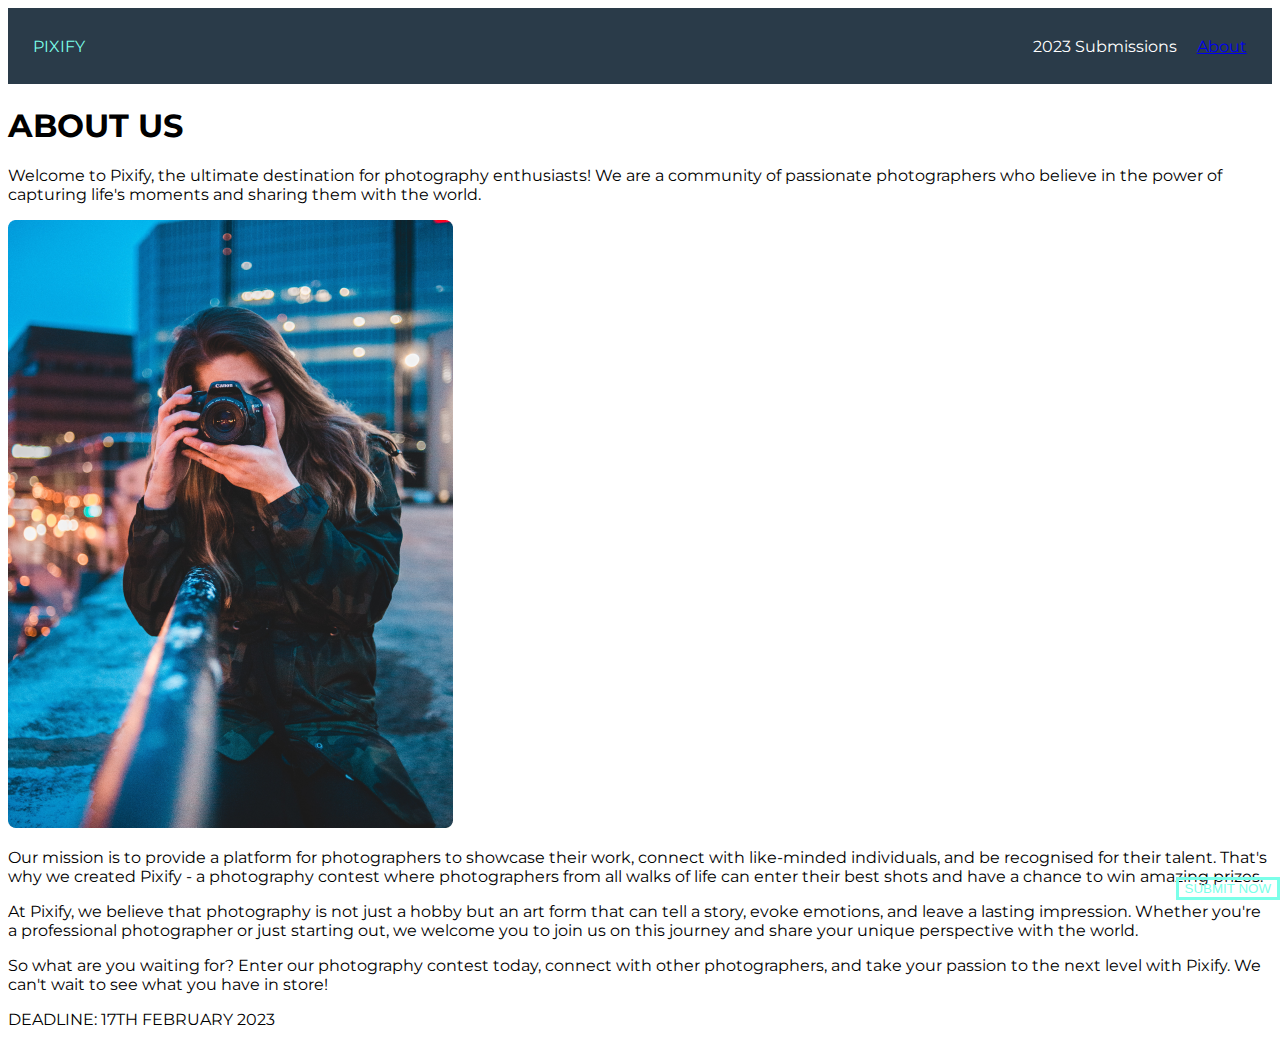
==== about.html @ 0eeba64b "Figured out where folder was" ====
<!DOCTYPE html>
<html lang="en">
<head>
    <meta charset="UTF-8">
    <meta http-equiv="X-UA-Compatible" content="IE=edge">
    <meta name="viewport" content="width=device-width, initial-scale=1.0">
    <link rel="stylesheet" href="Style.css">
    <title>Document</title>
</head>
<body>
    <nav>
        <div class="leftNav">
            <p>PIXIFY</p>
        </div>
        <div class="rightNav">
            <P>2023 Submissions</P>
            <a href="about.html">About</a>
        </div>
    </nav>
    <div class="about">
        <h1>ABOUT US</h1>
        <p>Welcome to Pixify, the ultimate destination for photography enthusiasts! We are a community of passionate photographers who believe in the power of capturing life's moments and sharing them with the world.</p>
    </div>
    <img src="images/erik-mclean-2Wv9VnwzeeI-unsplash 1.png" alt="Say Cheese!">
    <p>Our mission is to provide a platform for photographers to showcase their work, connect with like-minded individuals, and be recognised for their talent. That's why we created Pixify - a photography contest where photographers from all walks of life can enter their best shots and have a chance to win amazing prizes.</p>
    <p>At Pixify, we believe that photography is not just a hobby but an art form that can tell a story, evoke emotions, and leave a lasting impression. Whether you're a professional photographer or just starting out, we welcome you to join us on this journey and share your unique perspective with the world.</p>
    <p>So what are you waiting for? Enter our photography contest today, connect with other photographers, and take your passion to the next level with Pixify. We can't wait to see what you have in store!</p>
    <p>DEADLINE: 17TH FEBRUARY 2023</p>
    <a href="index.html"><button>SUBMIT NOW</button></a>
</body>
</html>
---- Style.css ----
@import url('https://fonts.googleapis.com/css2?family=Montserrat:wght@400;700&display=swap');

:root {
    --dark_Blue: #2A3B49;
    --Neon_Blue: #7BFFE9;
    --gray: #D9D9D9;
    font-family: 'Montserrat', sans-serif;
}


nav, .rightNav, #bubble {
    display: flex;
    background-color: var(--dark_Blue);
    color: var(--Neon_Blue);
}

nav {
    justify-content: space-between;
    padding: 1% 2%;
}

.rightNav {
    column-gap: 20px;
    align-items: center;
    text-decoration: none;
    color: white;
}

#bubble {
    border-radius: 100px 100px 100px 0;
    height: 40%;
    width: 40%;
    align-items: center;
    color: white;
    position: absolute;
    bottom: 0;
}

button {
    border: solid var(--Neon_Blue);
    color: var(--Neon_Blue);
    background: none;
    position: absolute;
    bottom: 0;
    right: 0;
}
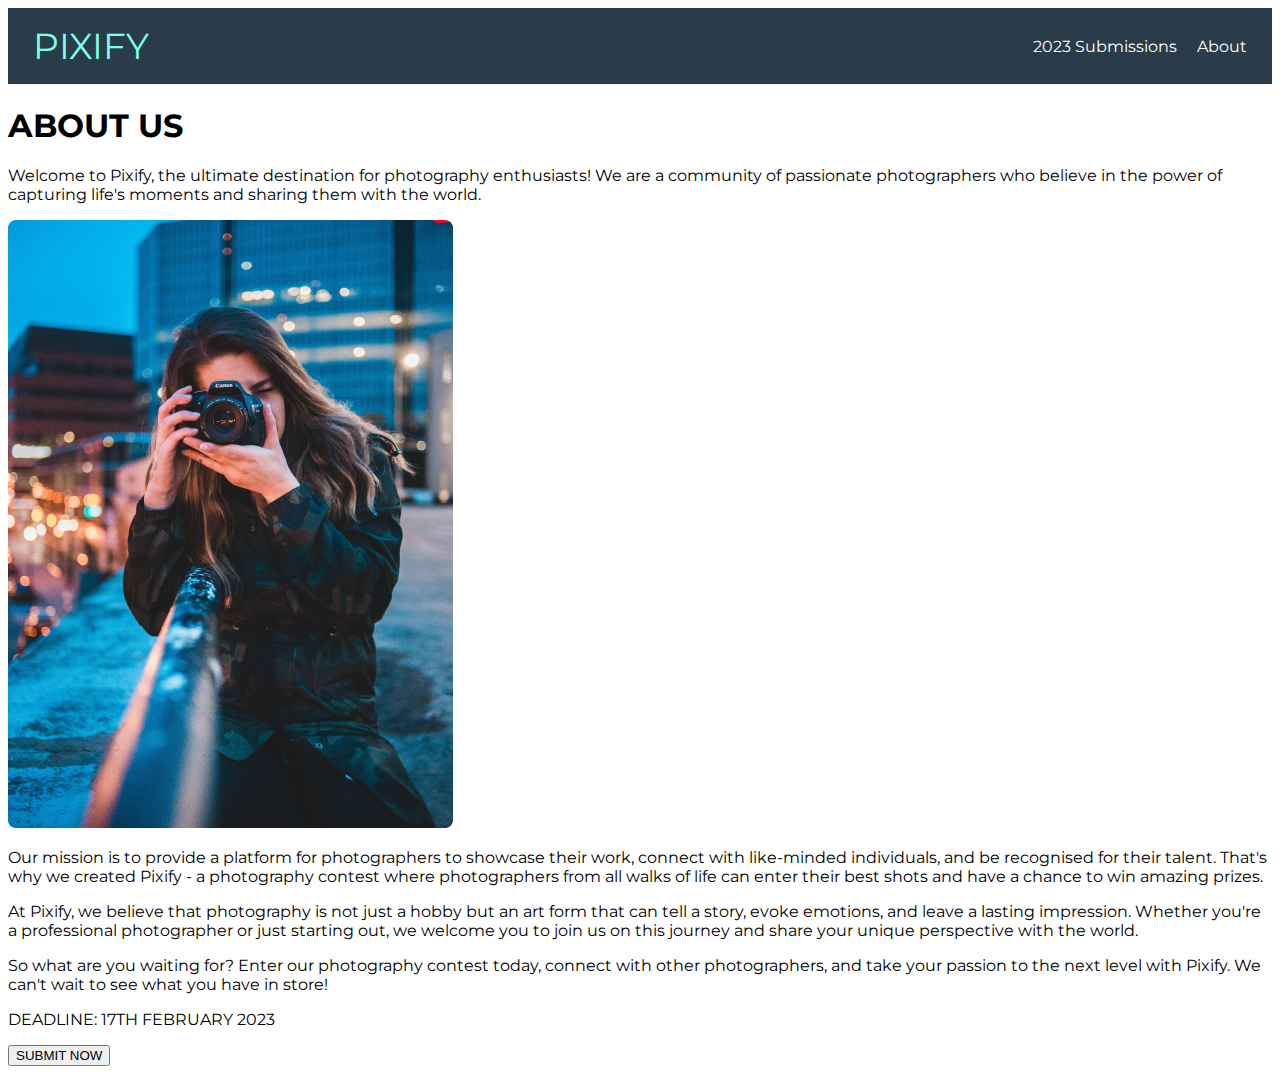
==== commit ca15424a: "Added other pages" ====
--- a/about.html
+++ b/about.html
@@ -10,7 +10,7 @@
 <body>
     <nav>
         <div class="leftNav">
-            <p>PIXIFY</p>
+            <a href="index.html">PIXIFY</a>
         </div>
         <div class="rightNav">
             <P>2023 Submissions</P>
--- a/Style.css
+++ b/Style.css
@@ -7,11 +7,11 @@
     font-family: 'Montserrat', sans-serif;
 }
 
-
-nav, .rightNav, #bubble {
+nav, #bubble {
     display: flex;
     background-color: var(--dark_Blue);
     color: var(--Neon_Blue);
+    align-items: center;
 }
 
 nav {
@@ -19,28 +19,20 @@
     padding: 1% 2%;
 }
 
-.rightNav {
+.rightNav  {
+    display: flex;
+    align-items: center;
     column-gap: 20px;
-    align-items: center;
+    color: white;
+    font-size: 16px;
+}
+
+.rightNav a, .leftNav a {
     text-decoration: none;
     color: white;
 }
 
-#bubble {
-    border-radius: 100px 100px 100px 0;
-    height: 40%;
-    width: 40%;
-    align-items: center;
-    color: white;
-    position: absolute;
-    bottom: 0;
-}
-
-button {
-    border: solid var(--Neon_Blue);
+.leftNav a {
+    font-size: 36px;
     color: var(--Neon_Blue);
-    background: none;
-    position: absolute;
-    bottom: 0;
-    right: 0;
 }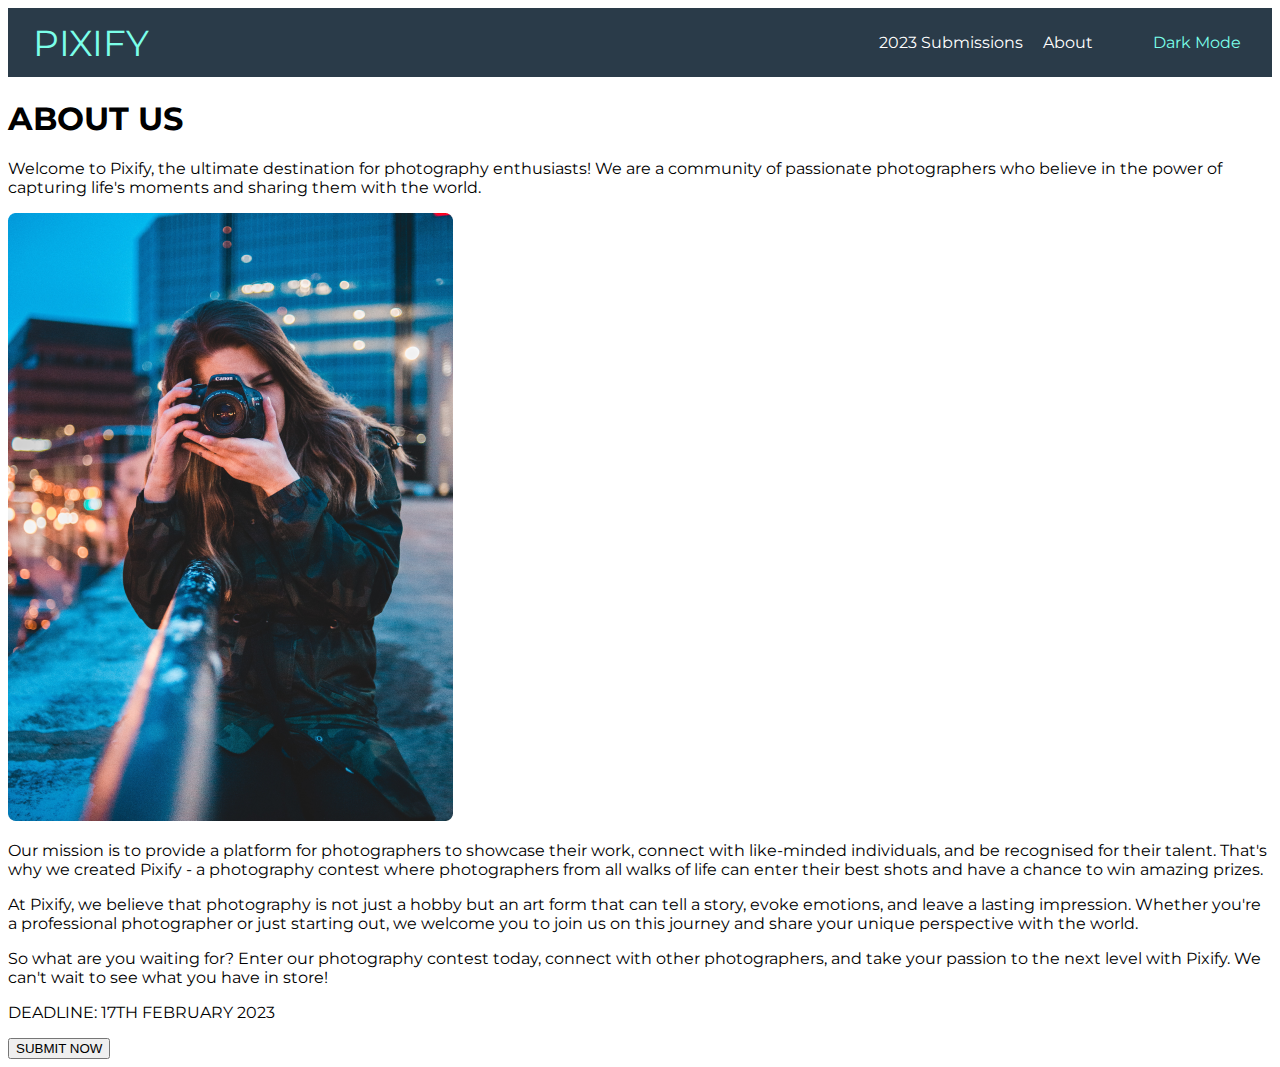
==== commit 2c60b917: "Created Dark mode" ====
--- a/about.html
+++ b/about.html
@@ -13,8 +13,9 @@
             <a href="index.html">PIXIFY</a>
         </div>
         <div class="rightNav">
-            <P>2023 Submissions</P>
+            <a href="submission.html">2023 Submissions</a>
             <a href="about.html">About</a>
+            <button class="darkModeButton">Dark Mode</button>
         </div>
     </nav>
     <div class="about">
@@ -27,5 +28,6 @@
     <p>So what are you waiting for? Enter our photography contest today, connect with other photographers, and take your passion to the next level with Pixify. We can't wait to see what you have in store!</p>
     <p>DEADLINE: 17TH FEBRUARY 2023</p>
     <a href="index.html"><button>SUBMIT NOW</button></a>
+    <script src="/darkButton.js"></script>
 </body>
 </html>--- a/Style.css
+++ b/Style.css
@@ -5,6 +5,19 @@
     --Neon_Blue: #7BFFE9;
     --gray: #D9D9D9;
     font-family: 'Montserrat', sans-serif;
+}
+
+p, h1, h2, h3 {
+    color: var(--dark_Mode)
+}
+
+body {
+    background-color: var(--light_Mode);
+}
+
+.darkMode {
+    --dark_Mode: #FFFFFF;
+    --light_Mode: #2A3B49;
 }
 
 nav, #bubble {
@@ -35,4 +48,14 @@
 .leftNav a {
     font-size: 36px;
     color: var(--Neon_Blue);
+}
+
+.darkModeButton {
+    color: var(--Neon_Blue);
+    border: none;
+    background-color: var(--dark_Blue);
+    font-size: 16px;
+    font-weight: 400;
+    padding-left: 40px;
+    font-family: 'Montserrat';
 }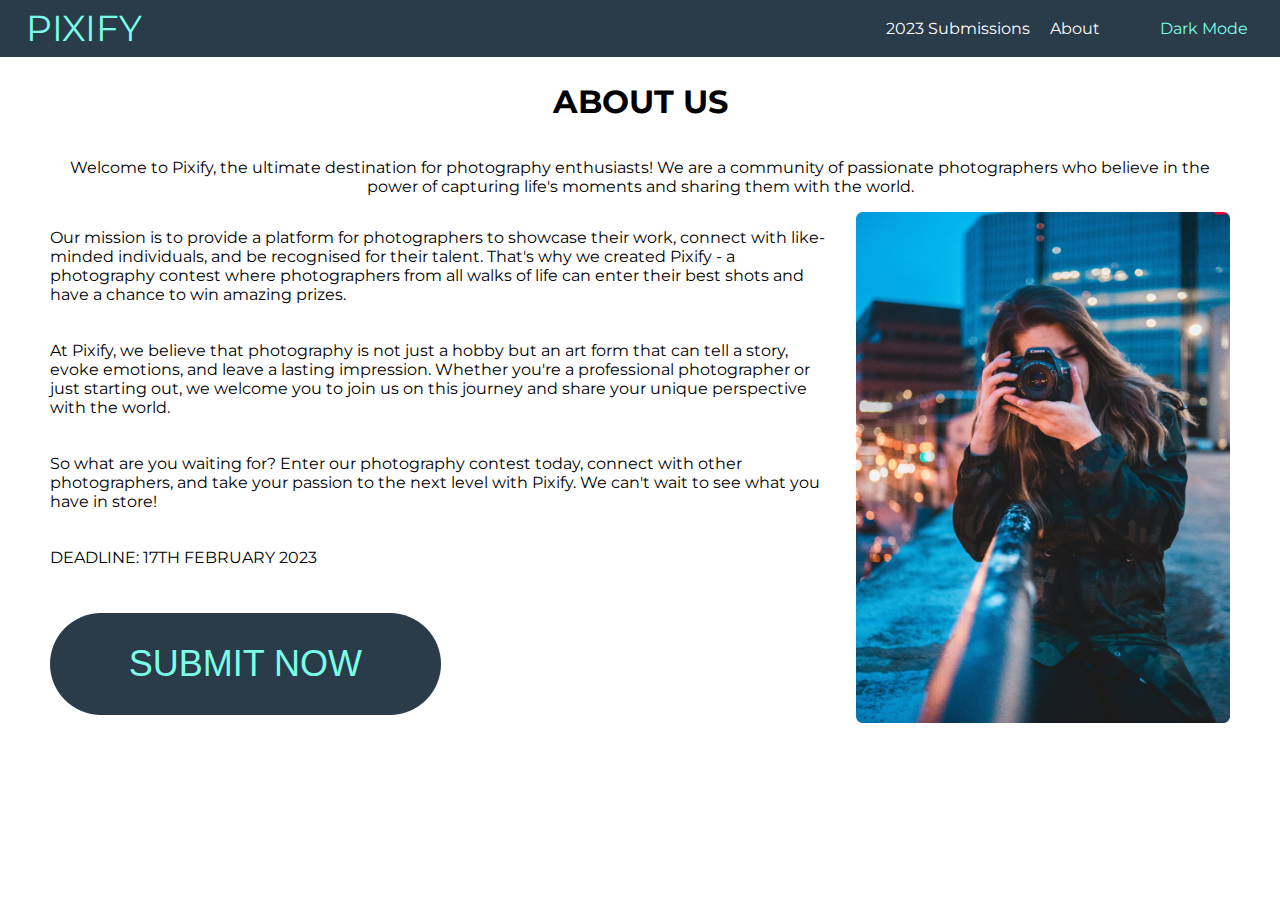
==== commit 4353b9d9: "completed About Us page" ====
--- a/about.html
+++ b/about.html
@@ -5,6 +5,7 @@
     <meta http-equiv="X-UA-Compatible" content="IE=edge">
     <meta name="viewport" content="width=device-width, initial-scale=1.0">
     <link rel="stylesheet" href="Style.css">
+    <link rel="stylesheet" href="aboutStyle.css">
     <title>Document</title>
 </head>
 <body>
@@ -18,16 +19,22 @@
             <button class="darkModeButton">Dark Mode</button>
         </div>
     </nav>
-    <div class="about">
+    <main>
         <h1>ABOUT US</h1>
-        <p>Welcome to Pixify, the ultimate destination for photography enthusiasts! We are a community of passionate photographers who believe in the power of capturing life's moments and sharing them with the world.</p>
-    </div>
-    <img src="images/erik-mclean-2Wv9VnwzeeI-unsplash 1.png" alt="Say Cheese!">
-    <p>Our mission is to provide a platform for photographers to showcase their work, connect with like-minded individuals, and be recognised for their talent. That's why we created Pixify - a photography contest where photographers from all walks of life can enter their best shots and have a chance to win amazing prizes.</p>
-    <p>At Pixify, we believe that photography is not just a hobby but an art form that can tell a story, evoke emotions, and leave a lasting impression. Whether you're a professional photographer or just starting out, we welcome you to join us on this journey and share your unique perspective with the world.</p>
-    <p>So what are you waiting for? Enter our photography contest today, connect with other photographers, and take your passion to the next level with Pixify. We can't wait to see what you have in store!</p>
-    <p>DEADLINE: 17TH FEBRUARY 2023</p>
-    <a href="index.html"><button>SUBMIT NOW</button></a>
+        <p class="subheader">Welcome to Pixify, the ultimate destination for photography enthusiasts! We are a community of passionate photographers who believe in the power of capturing life's moments and sharing them with the world.</p>
+        <img class="image" src="images/erik-mclean-2Wv9VnwzeeI-unsplash 1.png" alt="Say Cheese!">
+        <div class="topic">
+            <p>Our mission is to provide a platform for photographers to showcase their work, connect with like-minded individuals, and be recognised for their talent. That's why we created Pixify - a photography contest where photographers from all walks of life can enter their best shots and have a chance to win amazing prizes.</p>
+            <p>At Pixify, we believe that photography is not just a hobby but an art form that can tell a story, evoke emotions, and leave a lasting impression. Whether you're a professional photographer or just starting out, we welcome you to join us on this journey and share your unique perspective with the world.</p>
+            <p>So what are you waiting for? Enter our photography contest today, connect with other photographers, and take your passion to the next level with Pixify. We can't wait to see what you have in store!</p>
+            <p>DEADLINE: 17TH FEBRUARY 2023</p>    
+            <button><a href="submission.html">SUBMIT NOW</a></button>
+
+
+        </div>
+
+    </main>
+
     <script src="/darkButton.js"></script>
 </body>
 </html>--- a/Style.css
+++ b/Style.css
@@ -13,6 +13,10 @@
 
 body {
     background-color: var(--light_Mode);
+    margin: 0;
+    padding: 0;
+    height: 100%;
+    width: 100%;
 }
 
 .darkMode {
@@ -29,7 +33,7 @@
 
 nav {
     justify-content: space-between;
-    padding: 1% 2%;
+    padding: .5% 2%;
 }
 
 .rightNav  {
@@ -55,7 +59,6 @@
     border: none;
     background-color: var(--dark_Blue);
     font-size: 16px;
-    font-weight: 400;
     padding-left: 40px;
     font-family: 'Montserrat';
 }--- a/aboutStyle.css
+++ b/aboutStyle.css
@@ -0,0 +1,52 @@
+/* GRID SETUP */
+main {
+    display: grid;
+    grid-template-areas:
+        'header header header header'
+        'subheader subheader subheader subheader'
+        'main main main image'
+        'main main main image';
+    margin: 0 50px;
+    text-align: center;
+}
+h1 {
+    grid-area: header;
+    margin-top: 25px;
+}
+.subheader {
+    grid-area: subheader;
+}
+.topic {
+    grid-area: main;
+    text-align: left;
+    display: flex;
+    flex-direction: column;
+    row-gap: 5px;
+}
+img {
+    grid-area: image;
+    height: 84%;
+    margin-left: 25px;
+}
+.link {
+    grid-area: button;
+}
+
+/* BUTTON */
+main button {
+    width: 50%;
+    padding: 30px 4px;
+    border-radius: 60px;
+    font-size: 36px;
+    background-color: var(--dark_Blue);
+    margin-top: 25px;
+    border: solid 2px var(--dark_Mode);
+}
+button a {
+    text-decoration: none;
+    color: #7BFFE9;
+}
+.darkMode button{
+    --dark_Mode: #7BFFE9;
+    --light_Mode: #2A3B49;
+}
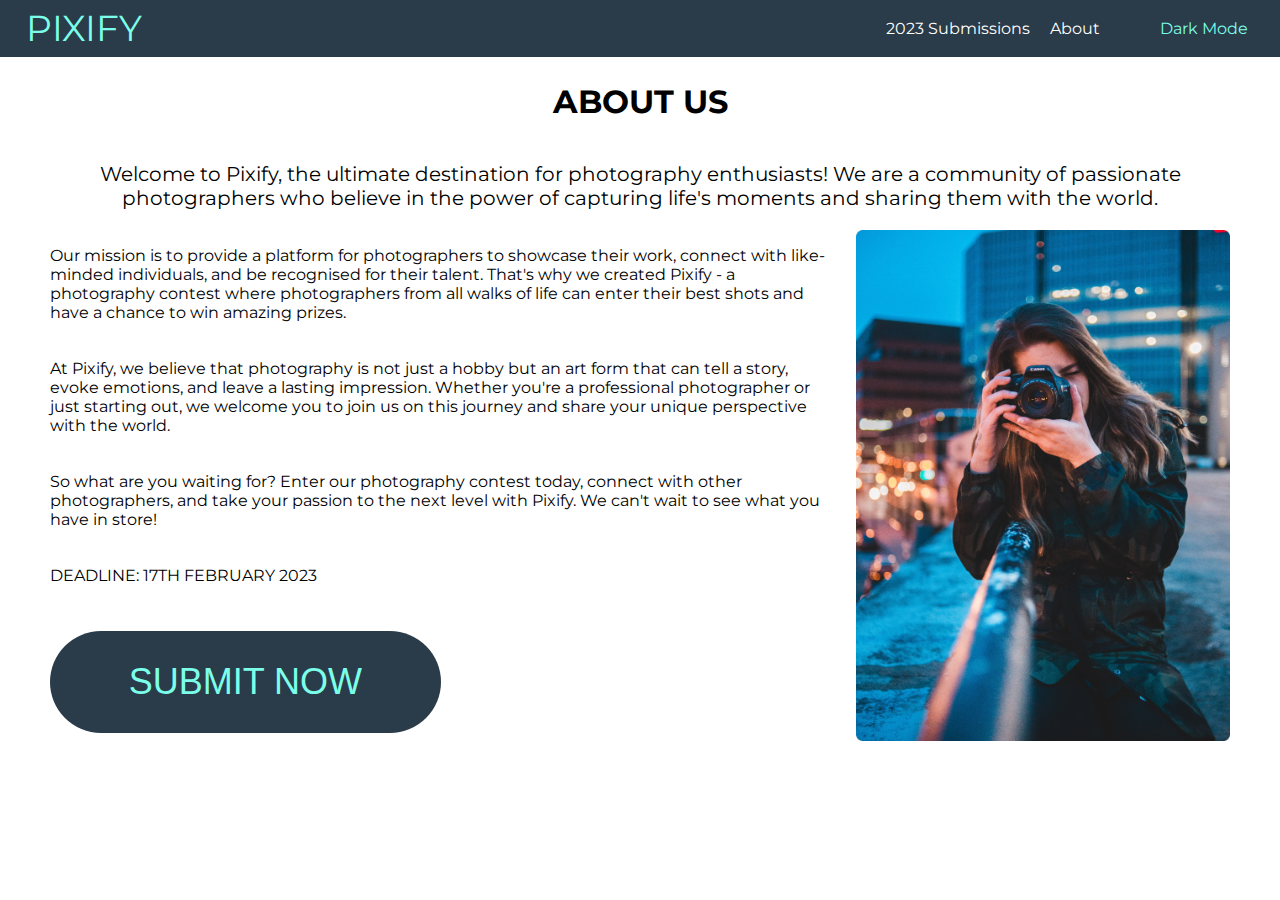
==== commit 9466793f: "Cosmetic Touchups" ====
--- a/about.html
+++ b/about.html
@@ -5,18 +5,18 @@
     <meta http-equiv="X-UA-Compatible" content="IE=edge">
     <meta name="viewport" content="width=device-width, initial-scale=1.0">
     <link rel="stylesheet" href="Style.css">
-    <link rel="stylesheet" href="aboutStyle.css">
-    <title>Document</title>
+    <link rel="stylesheet" href="about.css">
+    <title>Pixify</title>
 </head>
 <body>
     <nav>
-        <div class="leftNav">
+        <div class="left_Nav">
             <a href="index.html">PIXIFY</a>
         </div>
-        <div class="rightNav">
+        <div class="right_Nav">
             <a href="submission.html">2023 Submissions</a>
-            <a href="about.html">About</a>
-            <button class="darkModeButton">Dark Mode</button>
+            <a href="#">About</a>
+            <button class="dark_Mode_Button">Dark Mode</button>
         </div>
     </nav>
     <main>
@@ -29,12 +29,8 @@
             <p>So what are you waiting for? Enter our photography contest today, connect with other photographers, and take your passion to the next level with Pixify. We can't wait to see what you have in store!</p>
             <p>DEADLINE: 17TH FEBRUARY 2023</p>    
             <button><a href="submission.html">SUBMIT NOW</a></button>
-
-
         </div>
-
     </main>
-
     <script src="/darkButton.js"></script>
 </body>
 </html>--- a/Style.css
+++ b/Style.css
@@ -36,7 +36,7 @@
     padding: .5% 2%;
 }
 
-.rightNav  {
+.right_Nav  {
     display: flex;
     align-items: center;
     column-gap: 20px;
@@ -44,17 +44,17 @@
     font-size: 16px;
 }
 
-.rightNav a, .leftNav a {
+.right_Nav a, .left_Nav a {
     text-decoration: none;
     color: white;
 }
 
-.leftNav a {
+.left_Nav a {
     font-size: 36px;
     color: var(--Neon_Blue);
 }
 
-.darkModeButton {
+.dark_Mode_Button {
     color: var(--Neon_Blue);
     border: none;
     background-color: var(--dark_Blue);
--- a/about.css
+++ b/about.css
@@ -0,0 +1,63 @@
+/* GRID SETUP */
+
+main {
+    display: grid;
+    grid-template-areas:
+        'header header header header'
+        'subheader subheader subheader subheader'
+        'main main main image'
+        'main main main image';
+    margin: 0 50px;
+    text-align: center;
+}
+
+h1 {
+    grid-area: header;
+    margin-top: 25px;
+}
+
+.subheader {
+    grid-area: subheader;
+    font-size: 20px;
+}
+
+.topic {
+    grid-area: main;
+    text-align: left;
+    display: flex;
+    flex-direction: column;
+    row-gap: 5px;
+}
+
+img {
+    grid-area: image;
+    height: 84%;
+    margin-left: 25px;
+}
+
+.link {
+    grid-area: button;
+}
+
+/* BUTTON */
+
+main button {
+    width: 50%;
+    padding: 30px 4px;
+    border-radius: 60px;
+    font-size: 36px;
+    background-color: var(--dark_Blue);
+    margin-top: 25px;
+    border: solid 2px var(--dark_Mode);
+    justify-content: flex-end;
+}
+
+button a {
+    text-decoration: none;
+    color: #7BFFE9;
+}
+
+.darkMode button{
+    --dark_Mode: #7BFFE9;
+    --light_Mode: #2A3B49;
+}
